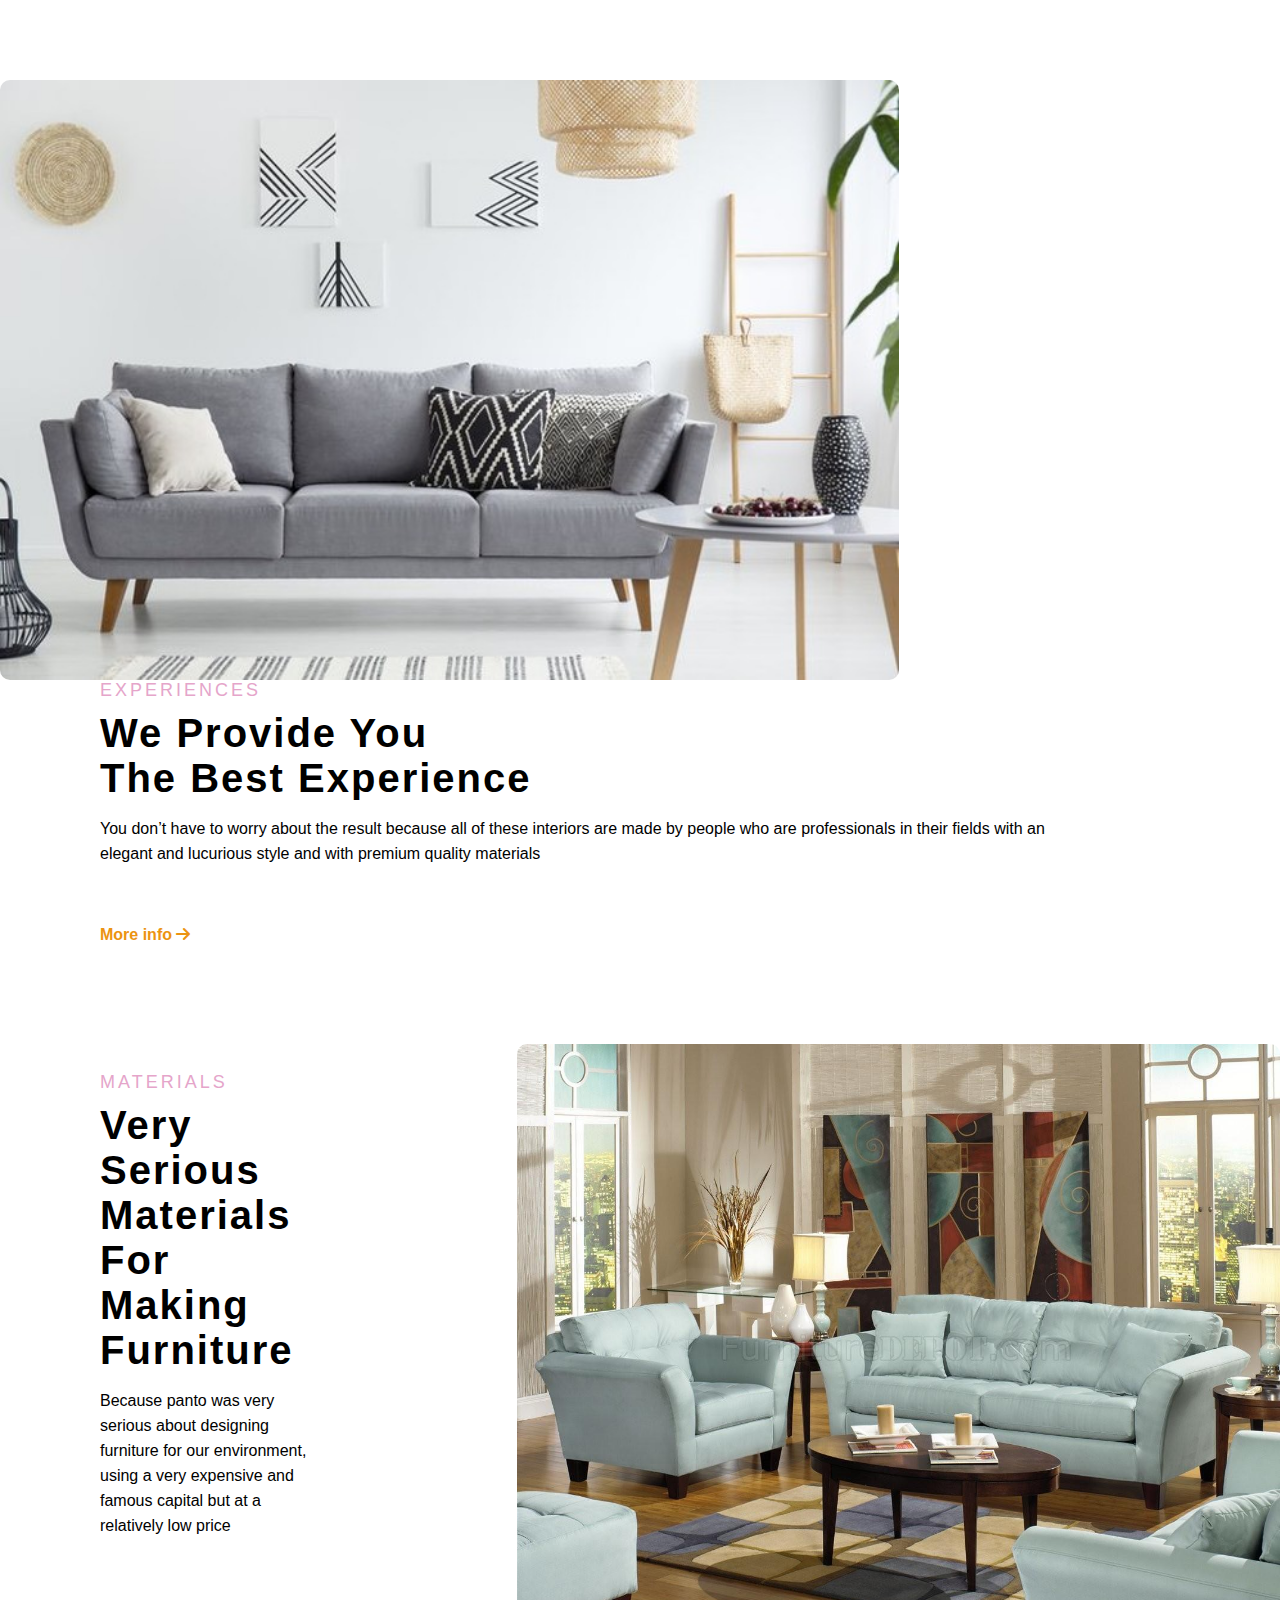
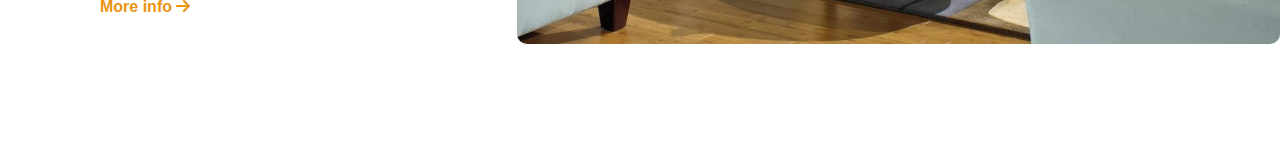
==== index.html @ c3278031 "kurniawanS firstcommit-furniture content" ====
<!DOCTYPE html>
<html lang="en">

<head>
    <meta charset="UTF-8">
    <meta http-equiv="X-UA-Compatible" content="IE=edge">
    <meta name="viewport" content="width=device-width, initial-scale=1.0">
    <link rel="stylesheet" href="style/stylesheet.css">
    <title>Document</title>
    <link rel="stylesheet" href="https://cdnjs.cloudflare.com/ajax/libs/font-awesome/6.0.0/css/all.min.css"
        integrity="sha512-9usAa10IRO0HhonpyAIVpjrylPvoDwiPUiKdWk5t3PyolY1cOd4DSE0Ga+ri4AuTroPR5aQvXU9xC6qOPnzFeg=="
        crossorigin="anonymous" referrerpolicy="no-referrer">
</head>

<body>
    <main>
        <div class="content_furniture">
            <div class="advertise-wrapper">
                <div class="img-wrapper left">
                    <img src="images/sofa4.jpeg" alt="Sofa" class="fade-out">
                </div>
                <div class="text-wrapper">
                    <div class="text-padding">
                        <h5>EXPERIENCES</h5>
                        <h1>We Provide You <br> The Best Experience</h1>
                        <p>You don’t have to worry about the result because all of these interiors are made by people
                            who are
                            professionals in their fields with an elegant and lucurious style and with premium quality
                            materials
                        </p>
                        <a href="#">More info <i class="fa-solid fa-arrow-right"></i> </a>
                    </div>

                </div>
            </div>
            <div class="advertise-wrapper">
                <div class="text-wrapper">
                    <div class="text-padding">
                        <h5>MATERIALS</h5>
                        <h1>Very Serious Materials <br>
                            For Making Furniture</h1>
                        <p>Because panto was very serious about designing furniture for our environment, using a very
                            expensive
                            and famous capital but at a relatively low price
                        </p>
                        <a href="#">More info <i class="fa-solid fa-arrow-right"></i> </a>
                    </div>
                </div>
                <div class="img-wrapper right">
                    <img src="images/sofa.jpg" alt="Sofa">
                </div>
            </div>
        </div>
        </div>
    </main>
  
</body>

</html>
---- style/stylesheet.css ----
*{
    box-sizing: border-box;
    margin: 0;
    font-family: "inter", sans-serif;
}

.advertise-wrapper {
    display: flex;
    flex-wrap: wrap;
    margin-bottom: 100px;
  
}
.advertise-wrapper .img-wrapper {
    flex: 1;  
    text-align: center;
    display: flex; 
}
.advertise-wrapper .img-wrapper img{
    
   height: 600px;
   max-width: 900px;
   border-radius: 10px;
}
.fade-out{
    box-shadow: inset 0 -10px 10px -10px white;
}
.advertise-wrapper .text-wrapper {
    
    display: flex;
    justify-content: center;
    flex-direction: column;
    flex: 1;
   
}

.advertise-wrapper .text-wrapper p {
    font-size: 16px;
    font-weight: 500;
    margin: 15px 0 60px;
    line-height: 25px;
    font-weight: 500;
}


.advertise-wrapper .text-wrapper h5 {

    font-weight: 400;
    letter-spacing: 3px;
    margin-bottom: 10px;
    color: #E5A5CA;
    font-size: 18px;
    
}

.advertise-wrapper .text-wrapper h1 {
    font-size: 40px;
    letter-spacing: 2px;
}
.advertise-wrapper .text-wrapper .text-padding {
    padding-left: 100px;
    padding-right: 200px;
}

.advertise-wrapper .text-wrapper a {
    color: #EC9311;
    text-decoration: none;
    font-weight: bold;
    font-size: 16px;
}
.right {
    justify-content: end;
}
.left {
    justify-content: start;
}
.content_furniture {
    padding: 80px 0 20px;

}
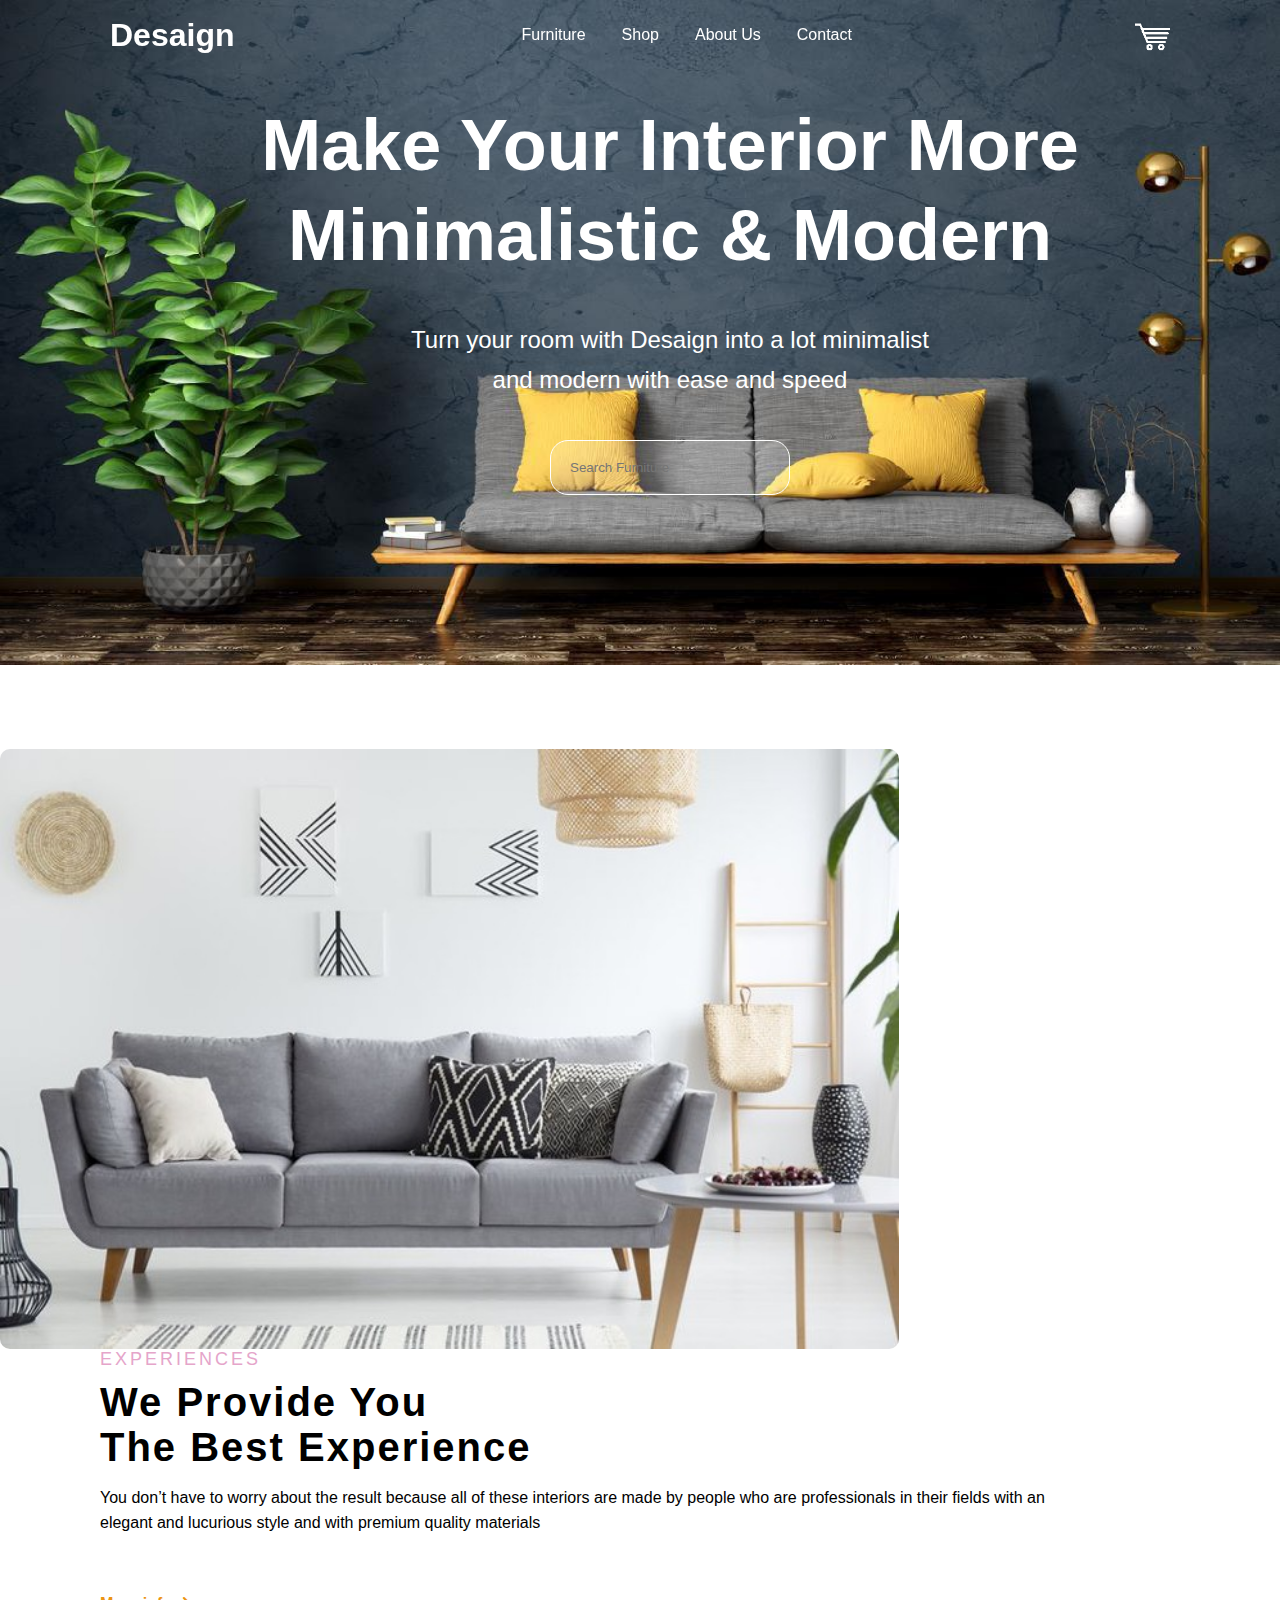
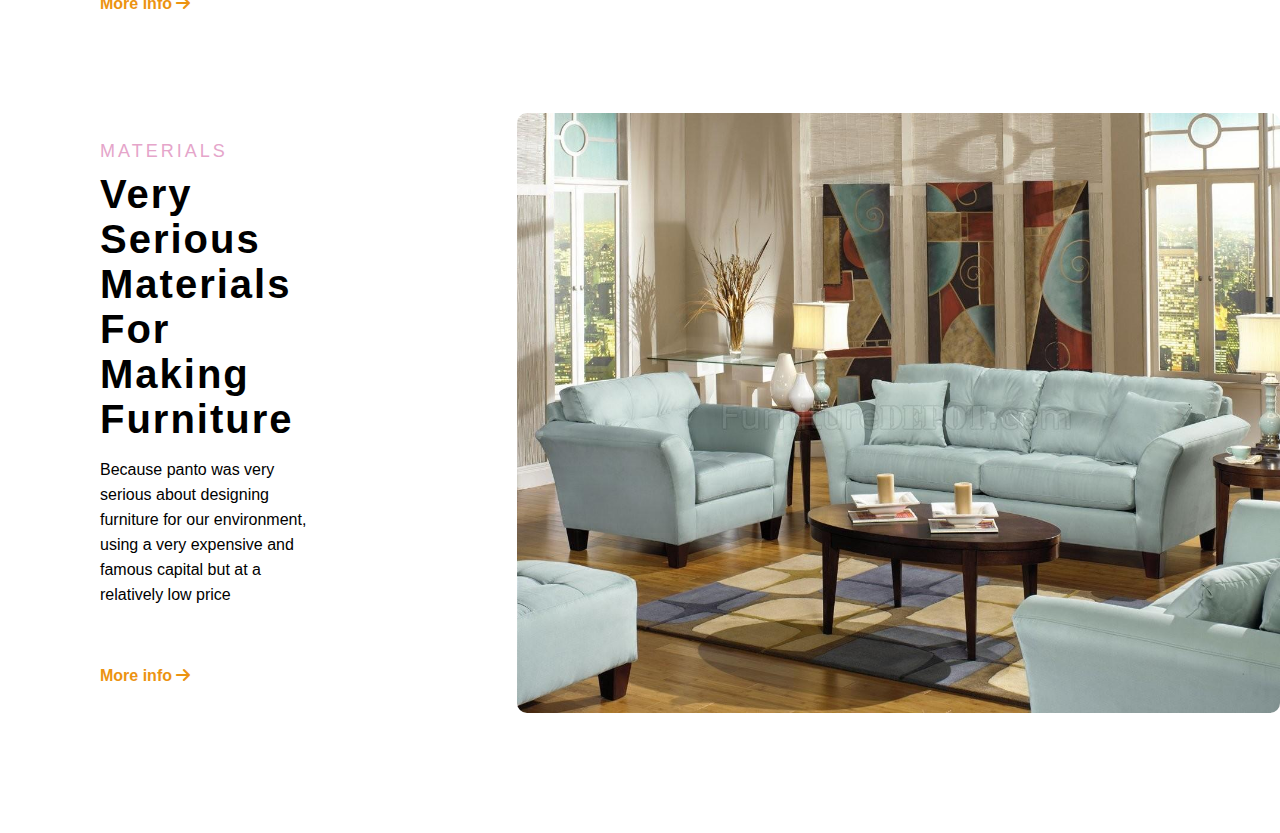
==== commit abaec354: "update terbaru" ====
--- a/index.html
+++ b/index.html
@@ -13,6 +13,38 @@
 </head>
 
 <body>
+    <header id="bg-header">
+        <div class="bg-header container flex-center_between">
+            <div class="header-title">
+                <h1>Desaign</h1>
+            </div>
+            <div class="header-list">
+                <ul>
+                    <li>Furniture</li>
+                    <li>Shop</li>
+                    <li>About Us</li>
+                    <li>Contact</li>
+                </ul>
+            </div>
+            <img class="img1" src="images/tas2.png" alt="">
+        </div>
+    </header>
+    <div class="top-wrapper">
+        <div class="container text">
+            <h1>
+                Make Your Interior More
+                <br>
+                Minimalistic & Modern
+            </h1>
+            <p>
+                Turn your room with Desaign into a lot minimalist
+                <br>
+                and modern with ease and speed
+            </p>
+            <input type="search" placeholder="Search Furniture">
+        </div>
+        <img src="images/hero.jpeg" alt="">
+    </div>
     <main>
         <div class="content_furniture">
             <div class="advertise-wrapper">
@@ -53,6 +85,18 @@
         </div>
         </div>
     </main>
+
+    <script>
+        window.onscroll = function() {scrollFunction()};
+    
+        function scrollFunction() {
+            if (document.body.scrollTop > 20 || document.documentElement.scrollTop > 20) {
+                document.getElementById("bg-header").style.background = "rgba(0, 0, 0, 0.8";
+            } else {
+                document.getElementById("bg-header").style.background = "none";
+            }
+        }
+    </script>
   
 </body>
 
--- a/style/stylesheet.css
+++ b/style/stylesheet.css
@@ -2,6 +2,113 @@
     box-sizing: border-box;
     margin: 0;
     font-family: "inter", sans-serif;
+}
+
+li{
+    list-style: none;
+}
+
+.container{
+    width: 1060px;
+    height: 100%;
+    margin: 0 auto;
+}
+
+.flex-center_between{
+    display: flex;
+    align-items: center;
+    justify-content: space-between;
+}
+
+#bg-header{
+    width: 100%;
+    height: 70px;
+    position: fixed;
+    top: 0;
+    z-index: 1;
+    color: white;
+    transition: background-color 0.4s ease 0s;
+}
+
+.header-title h1{
+    font-weight: 700;
+    font-size: 32px;
+}
+
+.header-list ul{
+    display: flex;
+}
+
+.header-list li{
+    padding-right: 36px;
+    font-size: 16px;
+    font-weight: 300;
+    cursor: pointer;
+}
+
+.header-list li:hover{
+    color: orange;
+}
+
+.img1{
+    width: 35px;
+    cursor: pointer;
+}
+
+.top-wrapper{
+    align-items: center;
+    color: white;
+}
+
+.top-wrapper img{
+    background-size: cover;
+    height: 665px;
+    width: 100%;
+    overflow: hidden;
+}
+
+.top-wrapper::before{
+    position: absolute;
+    width: 100%;
+    height: 100%;
+    top: 0;
+    left: 0;
+    background: rgba(0, 0, 0, 0.4);
+}
+
+.text{
+    position: absolute;
+    /* display: flex; */
+    align-items: center;
+    color: white;
+    top: 100px;
+    left: 140px;
+    text-align: center;
+    margin: 0 auto;
+}
+
+.text h1{
+    font-size: 72px;
+    line-height: 90px;
+    font-weight: 700;
+    margin-bottom: 40px;
+}
+
+.text p{
+    font-size: 24px;
+    line-height: 40px;
+    font-weight: 100;
+    margin-bottom: 40px;
+}
+
+.text input{
+    width: 240px;
+    height: auto;
+    padding: 19px;
+    border: 1px solid white;
+    background-color: rgba(255, 255, 255, 0.2);
+    border-radius: 18px;
+    color: white;
 }
 
 .advertise-wrapper {
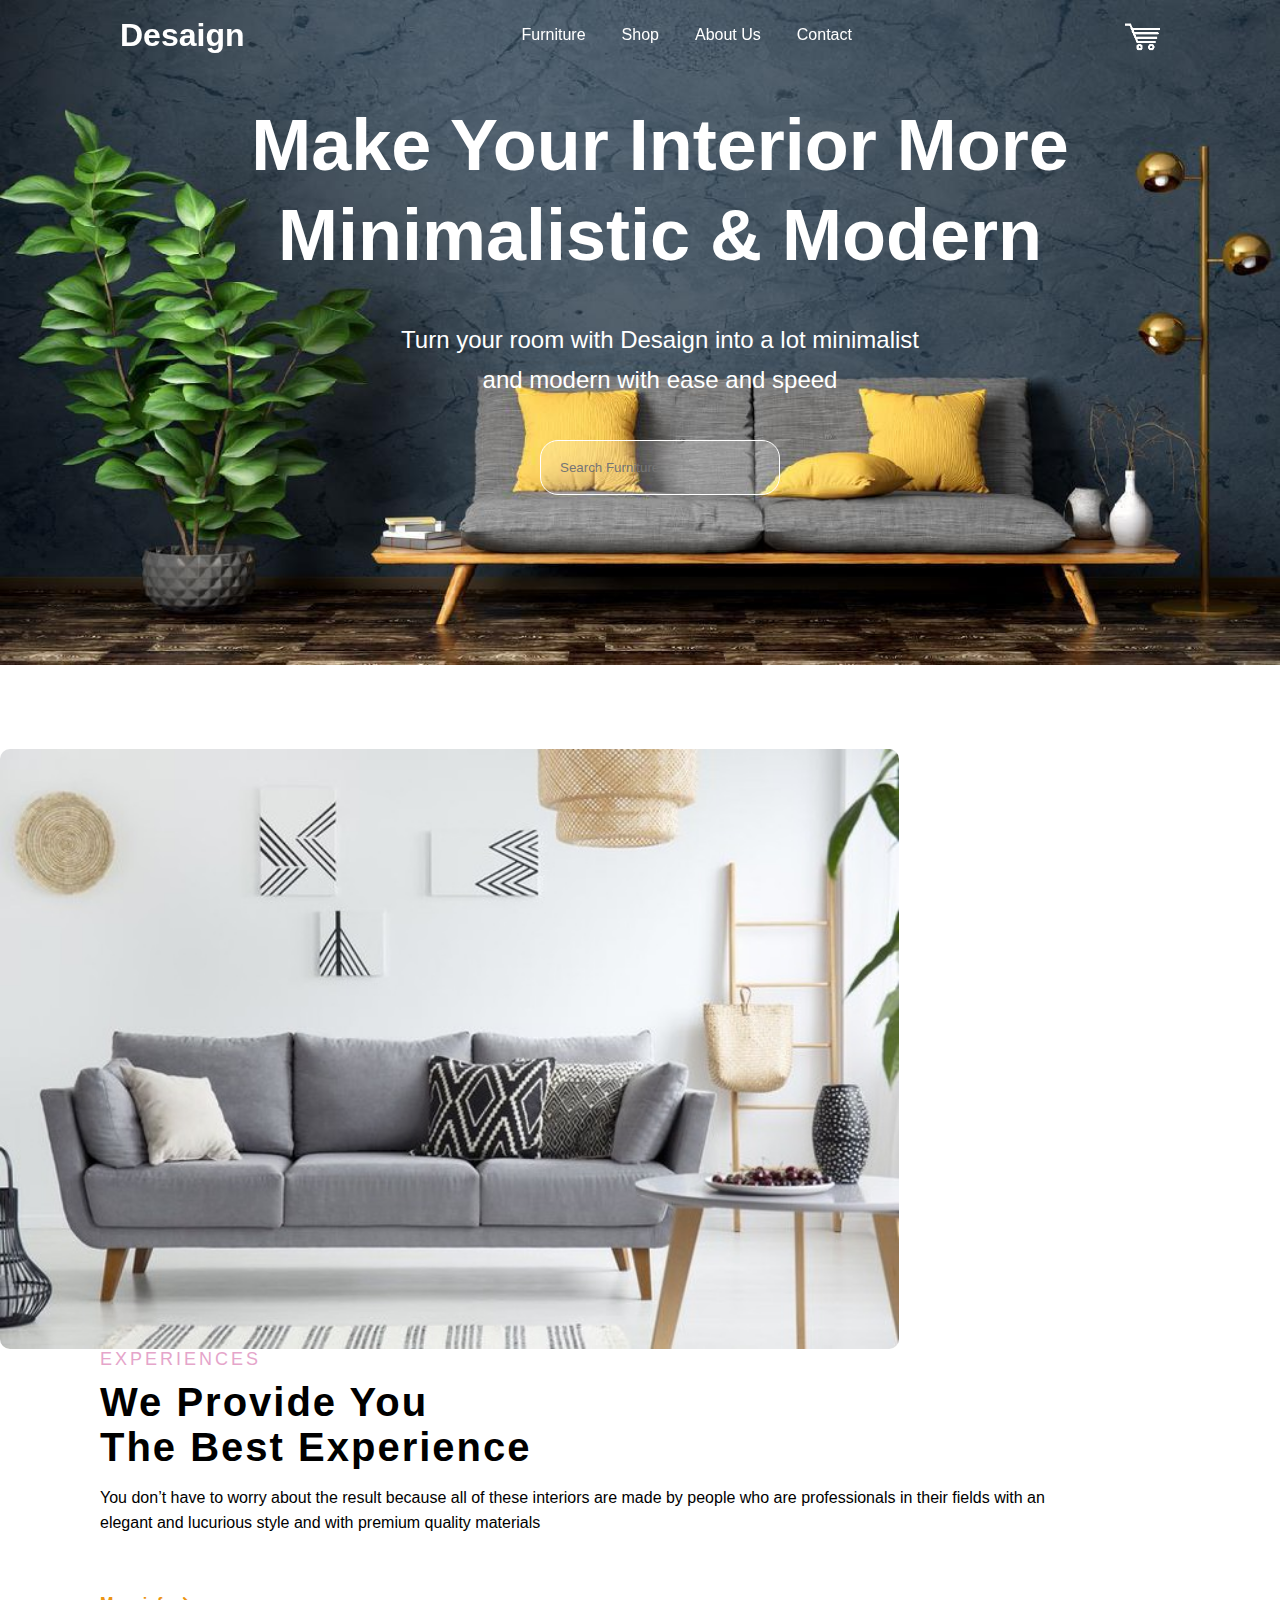
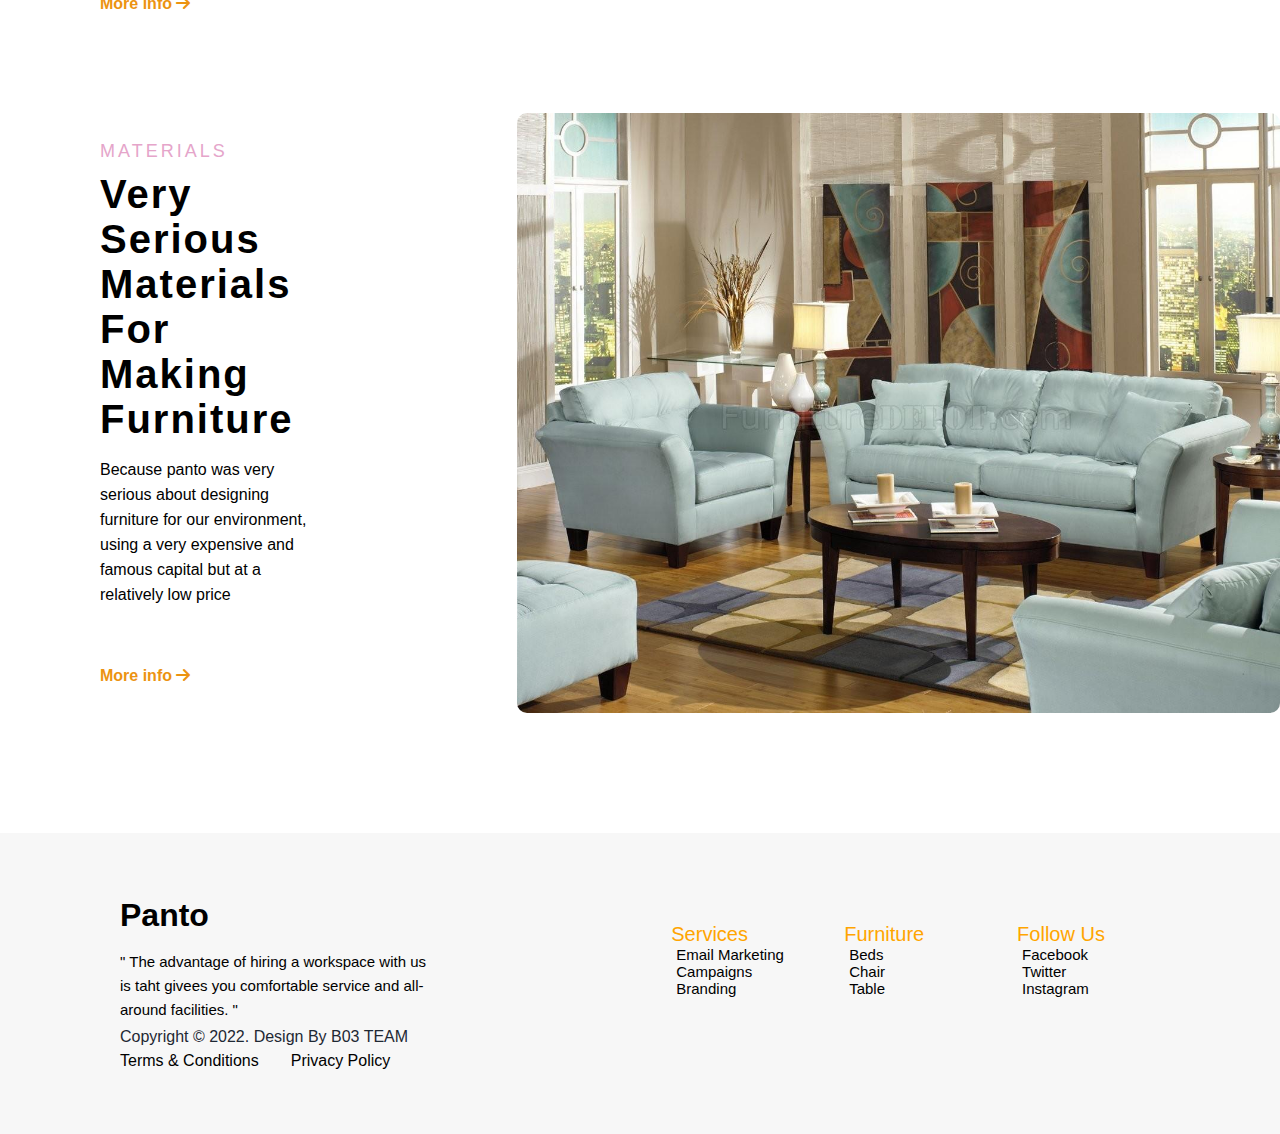
==== commit fc3d73b1: "penambahan header" ====
--- a/index.html
+++ b/index.html
@@ -1,103 +1,148 @@
-<!DOCTYPE html>
-<html lang="en">
-
-<head>
-    <meta charset="UTF-8">
-    <meta http-equiv="X-UA-Compatible" content="IE=edge">
-    <meta name="viewport" content="width=device-width, initial-scale=1.0">
-    <link rel="stylesheet" href="style/stylesheet.css">
-    <title>Document</title>
-    <link rel="stylesheet" href="https://cdnjs.cloudflare.com/ajax/libs/font-awesome/6.0.0/css/all.min.css"
-        integrity="sha512-9usAa10IRO0HhonpyAIVpjrylPvoDwiPUiKdWk5t3PyolY1cOd4DSE0Ga+ri4AuTroPR5aQvXU9xC6qOPnzFeg=="
-        crossorigin="anonymous" referrerpolicy="no-referrer">
-</head>
-
-<body>
-    <header id="bg-header">
-        <div class="bg-header container flex-center_between">
-            <div class="header-title">
-                <h1>Desaign</h1>
-            </div>
-            <div class="header-list">
-                <ul>
-                    <li>Furniture</li>
-                    <li>Shop</li>
-                    <li>About Us</li>
-                    <li>Contact</li>
-                </ul>
-            </div>
-            <img class="img1" src="images/tas2.png" alt="">
-        </div>
-    </header>
-    <div class="top-wrapper">
-        <div class="container text">
-            <h1>
-                Make Your Interior More
-                <br>
-                Minimalistic & Modern
-            </h1>
-            <p>
-                Turn your room with Desaign into a lot minimalist
-                <br>
-                and modern with ease and speed
-            </p>
-            <input type="search" placeholder="Search Furniture">
-        </div>
-        <img src="images/hero.jpeg" alt="">
-    </div>
-    <main>
-        <div class="content_furniture">
-            <div class="advertise-wrapper">
-                <div class="img-wrapper left">
-                    <img src="images/sofa4.jpeg" alt="Sofa" class="fade-out">
-                </div>
-                <div class="text-wrapper">
-                    <div class="text-padding">
-                        <h5>EXPERIENCES</h5>
-                        <h1>We Provide You <br> The Best Experience</h1>
-                        <p>You don’t have to worry about the result because all of these interiors are made by people
-                            who are
-                            professionals in their fields with an elegant and lucurious style and with premium quality
-                            materials
-                        </p>
-                        <a href="#">More info <i class="fa-solid fa-arrow-right"></i> </a>
-                    </div>
-
-                </div>
-            </div>
-            <div class="advertise-wrapper">
-                <div class="text-wrapper">
-                    <div class="text-padding">
-                        <h5>MATERIALS</h5>
-                        <h1>Very Serious Materials <br>
-                            For Making Furniture</h1>
-                        <p>Because panto was very serious about designing furniture for our environment, using a very
-                            expensive
-                            and famous capital but at a relatively low price
-                        </p>
-                        <a href="#">More info <i class="fa-solid fa-arrow-right"></i> </a>
-                    </div>
-                </div>
-                <div class="img-wrapper right">
-                    <img src="images/sofa.jpg" alt="Sofa">
-                </div>
-            </div>
-        </div>
-        </div>
-    </main>
-
-    <script>
-        window.onscroll = function() {scrollFunction()};
-    
-        function scrollFunction() {
-            if (document.body.scrollTop > 20 || document.documentElement.scrollTop > 20) {
-                document.getElementById("bg-header").style.background = "rgba(0, 0, 0, 0.8";
-            } else {
-                document.getElementById("bg-header").style.background = "none";
-            }
-        }
-    </script>
-  
-</body>
-
+<!DOCTYPE html>
+<html lang="en">
+
+<head>
+    <meta charset="UTF-8">
+    <meta http-equiv="X-UA-Compatible" content="IE=edge">
+    <meta name="viewport" content="width=device-width, initial-scale=1.0">
+    <link rel="stylesheet" href="style/stylesheet.css">
+    <title>Document</title>
+    <link rel="stylesheet" href="https://cdnjs.cloudflare.com/ajax/libs/font-awesome/6.0.0/css/all.min.css"
+        integrity="sha512-9usAa10IRO0HhonpyAIVpjrylPvoDwiPUiKdWk5t3PyolY1cOd4DSE0Ga+ri4AuTroPR5aQvXU9xC6qOPnzFeg=="
+        crossorigin="anonymous" referrerpolicy="no-referrer">
+</head>
+
+<body>
+    <header id="bg-header">
+        <div class="bg-header container flex-center_between">
+            <div class="header-title">
+                <h1>Desaign</h1>
+            </div>
+            <div class="header-list">
+                <ul>
+                    <li>Furniture</li>
+                    <li>Shop</li>
+                    <li>About Us</li>
+                    <li>Contact</li>
+                </ul>
+            </div>
+            <img class="img1" src="images/tas2.png" alt="">
+        </div>
+    </header>
+    <div class="top-wrapper">
+        <div class="container text">
+            <h1>
+                Make Your Interior More
+                <br>
+                Minimalistic & Modern
+            </h1>
+            <p>
+                Turn your room with Desaign into a lot minimalist
+                <br>
+                and modern with ease and speed
+            </p>
+            <input type="search" placeholder="Search Furniture">
+        </div>
+        <img src="images/hero.jpeg" alt="">
+    </div>
+    <main>
+        <div class="content_furniture">
+            <div class="advertise-wrapper">
+                <div class="img-wrapper left">
+                    <img src="images/sofa4.jpeg" alt="Sofa" class="fade-out">
+                </div>
+                <div class="text-wrapper">
+                    <div class="text-padding">
+                        <h5>EXPERIENCES</h5>
+                        <h1>We Provide You <br> The Best Experience</h1>
+                        <p>You don’t have to worry about the result because all of these interiors are made by people
+                            who are
+                            professionals in their fields with an elegant and lucurious style and with premium quality
+                            materials
+                        </p>
+                        <a href="#">More info <i class="fa-solid fa-arrow-right"></i> </a>
+                    </div>
+
+                </div>
+            </div>
+            <div class="advertise-wrapper">
+                <div class="text-wrapper">
+                    <div class="text-padding">
+                        <h5>MATERIALS</h5>
+                        <h1>Very Serious Materials <br>
+                            For Making Furniture</h1>
+                        <p>Because panto was very serious about designing furniture for our environment, using a very
+                            expensive
+                            and famous capital but at a relatively low price
+                        </p>
+                        <a href="#">More info <i class="fa-solid fa-arrow-right"></i> </a>
+                    </div>
+                </div>
+                <div class="img-wrapper right">
+                    <img src="images/sofa.jpg" alt="Sofa">
+                </div>
+            </div>
+        </div>
+        </div>
+    </main>
+    <footer class="footer">
+        <div class="footer__container container">
+            <div class="footer-div flex__center-between height-full ">
+                <div class="footer-brand">
+                    <h1 class="footer__h1">Panto</h1>
+                    <p class="footer__p">
+                        " The advantage of hiring a workspace with us is taht givees you comfortable service and all-around facilities. "
+                    </p>
+                </div>
+                <div class="footer_content">
+                    <div class="footer__content-item">
+                        <h1>Services</h1>
+                        <ul>
+                            <li>Email Marketing</li>
+                            <li>Campaigns</li>
+                            <li>Branding</li>
+                        </ul>
+                    </div>
+                    <div class="footer__content-item">
+                        <h1>Furniture</h1>
+                        <ul>
+                            <li>Beds</li>
+                            <li>Chair</li>
+                            <li>Table</li>
+                        </ul>
+                    </div>
+                    <div class="footer__content-item">
+                        <h1>Follow Us</h1>
+                        <ul>
+                            <li>Facebook</li>
+                            <li>Twitter</li>
+                            <li>Instagram</li>
+                        </ul>
+                    </div>
+                </div>
+            </div>
+            <div class="footer-copyright">
+                <h1>
+                    Copyright © 2022. Design By B03 TEAM
+                  </h1>
+                  <div>
+                    <p>Terms & Conditions</p>
+                    <p>Privacy Policy</p>
+                  </div>
+            </div>
+        </div>
+    </footer>
+    <script>
+        window.onscroll = function() {scrollFunction()};
+    
+        function scrollFunction() {
+            if (document.body.scrollTop > 20 || document.documentElement.scrollTop > 20) {
+                document.getElementById("bg-header").style.background = "rgba(0, 0, 0, 0.8";
+            } else {
+                document.getElementById("bg-header").style.background = "none";
+            }
+        }
+    </script>
+</body>
+
 </html>--- a/style/stylesheet.css
+++ b/style/stylesheet.css
@@ -3,112 +3,111 @@
     margin: 0;
     font-family: "inter", sans-serif;
 }
-
 li{
-    list-style: none;
+  list-style: none;
 }
 
 .container{
-    width: 1060px;
-    height: 100%;
-    margin: 0 auto;
+  width: 1060px;
+  height: 100%;
+  margin: 0 auto;
 }
 
 .flex-center_between{
-    display: flex;
-    align-items: center;
-    justify-content: space-between;
+  display: flex;
+  align-items: center;
+  justify-content: space-between;
 }
 
 #bg-header{
-    width: 100%;
-    height: 70px;
-    position: fixed;
-    top: 0;
-    z-index: 1;
-    color: white;
-    transition: background-color 0.4s ease 0s;
+  width: 100%;
+  height: 70px;
+  position: fixed;
+  top: 0;
+  z-index: 1;
+  color: white;
+  transition: background-color 0.4s ease 0s;
 }
 
 .header-title h1{
-    font-weight: 700;
-    font-size: 32px;
+  font-weight: 700;
+  font-size: 32px;
 }
 
 .header-list ul{
-    display: flex;
+  display: flex;
 }
 
 .header-list li{
-    padding-right: 36px;
-    font-size: 16px;
-    font-weight: 300;
-    cursor: pointer;
+  padding-right: 36px;
+  font-size: 16px;
+  font-weight: 300;
+  cursor: pointer;
 }
 
 .header-list li:hover{
-    color: orange;
+  color: orange;
 }
 
 .img1{
-    width: 35px;
-    cursor: pointer;
+  width: 35px;
+  cursor: pointer;
 }
 
 .top-wrapper{
-    align-items: center;
-    color: white;
+  align-items: center;
+  color: white;
 }
 
 .top-wrapper img{
-    background-size: cover;
-    height: 665px;
-    width: 100%;
-    overflow: hidden;
+  background-size: cover;
+  height: 665px;
+  width: 100%;
+  overflow: hidden;
 }
 
 .top-wrapper::before{
-    position: absolute;
-    width: 100%;
-    height: 100%;
-    top: 0;
-    left: 0;
-    background: rgba(0, 0, 0, 0.4);
+  position: absolute;
+  width: 100%;
+  height: 100%;
+  top: 0;
+  left: 0;
+  background: rgba(0, 0, 0, 0.4);
 }
 
 .text{
-    position: absolute;
-    /* display: flex; */
-    align-items: center;
-    color: white;
-    top: 100px;
-    left: 140px;
-    text-align: center;
-    margin: 0 auto;
+  position: absolute;
+  /* display: flex; */
+  align-items: center;
+  color: white;
+  top: 100px;
+  left: 140px;
+  text-align: center;
+  margin: 0 auto;
 }
 
 .text h1{
-    font-size: 72px;
-    line-height: 90px;
-    font-weight: 700;
-    margin-bottom: 40px;
+  font-size: 72px;
+  line-height: 90px;
+  font-weight: 700;
+  margin-bottom: 40px;
 }
 
 .text p{
-    font-size: 24px;
-    line-height: 40px;
-    font-weight: 100;
-    margin-bottom: 40px;
+  font-size: 24px;
+  line-height: 40px;
+  font-weight: 100;
+  margin-bottom: 40px;
 }
 
 .text input{
-    width: 240px;
-    height: auto;
-    padding: 19px;
-    border: 1px solid white;
-    background-color: rgba(255, 255, 255, 0.2);
-    border-radius: 18px;
-    color: white;
+  width: 240px;
+  height: auto;
+  padding: 19px;
+  border: 1px solid white;
+  background-color: rgba(255, 255, 255, 0.2);
+  border-radius: 18px;
+  color: white;
 }
 
 .advertise-wrapper {
@@ -184,3 +183,278 @@
     padding: 80px 0 20px;
 
 }
+/* DEFAULT */
+footer {    
+    margin: 0;
+    padding: 0;
+    border: 0;
+    font-size: 100%;
+    font-family: "Inter", sans-serif;
+    vertical-align: baseline;
+}
+ul {
+    list-style: none;
+}
+.container {
+    max-width: 100%;
+    margin-left: auto;
+    margin-right: auto;
+  }
+  
+  .flex__center {
+    display: flex;
+    align-items: center;
+  }
+  
+  .flex__center-between {
+    display: flex;
+    align-items: center;
+    justify-content: space-between;
+  }
+  
+  .flex__col-center {
+    display: flex;
+    flex-direction: column;
+    align-items: center;
+    gap: 2rem;
+  }
+  
+  .width-full {
+    width: 100%;
+  }
+  
+  .height-full {
+    height: 100%;
+  }
+/* RESPONSIVE CSS */
+.footer__div {
+    flex-direction: column;
+    align-items: flex-start;
+    gap: 3rem;
+  }
+
+  .footer__p {
+    width: 100%;
+  }
+
+  .footer__content {
+    grid-template-columns: 1fr;
+    width: 100%;
+    justify-items: start;
+    gap: 4rem;
+  }
+
+  .footer-copyright {
+    flex-direction: column;
+    align-items: flex-start;
+    gap: 3rem;
+  }
+
+  .footer-copyright h1 {
+    font-size: 1rem;
+    line-height: 185%;
+  }
+@media screen and (min-width: 500px) {
+  .container {
+    max-width: 540px;
+  }
+
+  .menu {
+    display: none;
+  }
+
+  .nav__ul li .cart-mobile {
+    display: none;
+  }
+}
+
+@media screen and (min-width: 768px) {
+  .container {
+    max-width: 680px;
+  }
+}
+
+@media screen and (min-width: 992px) {
+  .container {
+    max-width: 900px;
+  }
+}
+
+@media screen and (min-width: 1200px) {
+  .container {
+    max-width: 1040px !important;
+  }
+}
+/* DEFAULT */
+/* DEFAULT */
+footer {    
+  margin: 0;
+  padding: 0;
+  border: 0;
+  font-size: 100%;
+  font-family: "Inter", sans-serif;
+  vertical-align: baseline;
+}
+ul {
+  list-style: none;
+}
+.container {
+  max-width: 100%;
+  margin-left: auto;
+  margin-right: auto;
+}
+
+.flex__center {
+  display: flex;
+  align-items: center;
+}
+
+.flex__center-between {
+  display: flex;
+  align-items: center;
+  justify-content: space-between;
+}
+
+.flex__col-center {
+  display: flex;
+  flex-direction: column;
+  align-items: center;
+  gap: 2rem;
+}
+
+.width-full {
+  width: 100%;
+}
+
+.height-full {
+  height: 100%;
+}
+/* RESPONSIVE CSS */
+.footer__div {
+  flex-direction: column;
+  align-items: flex-start;
+  gap: 3rem;
+}
+
+.footer__p {
+  width: 100%;
+}
+
+.footer__content {
+  grid-template-columns: 1fr;
+  width: 100%;
+  justify-items: start;
+  gap: 4rem;
+}
+
+.footer-copyright {
+  flex-direction: column;
+  align-items: flex-start;
+  gap: 3rem;
+}
+
+.footer-copyright h1 {
+  font-size: 1rem;
+  line-height: 185%;
+}
+@media screen and (min-width: 500px) {
+.container {
+  max-width: 540px;
+}
+
+.menu {
+  display: none;
+}
+
+.nav__ul li .cart-mobile {
+  display: none;
+}
+}
+
+@media screen and (min-width: 768px) {
+.container {
+  max-width: 680px;
+}
+}
+
+@media screen and (min-width: 992px) {
+.container {
+  max-width: 900px;
+}
+}
+
+@media screen and (min-width: 1200px) {
+.container {
+  max-width: 1040px !important;
+}
+}
+/* DEFAULT */
+.footer {
+  width :100%;
+  height :auto;
+  background-color: #f7f7f7;
+  padding: 4rem ;
+}
+.footer-container {
+  display: flex;
+  flex-direction: column;
+  gap: 4rem;
+}
+.footer-brand{
+  display: flex;
+  flex-direction: column;
+  gap: 1rem;
+}
+.footer__h1{
+  font-size :2rem;
+  font-weight: 700;
+  color: black;
+}
+.footer__p{
+  font-size: 15px;
+  font-weight: 400;
+  color: black;
+  line-height: 160%;
+  width: 60%;
+}
+.footer_content{
+  grid-template-columns: 1fr;
+  width: 100%;
+  justify-items: start;
+  row-gap: 4rem;
+  column-gap: 4rem;
+  display: grid;
+  grid-template-columns: repeat(3, 1fr);
+  row-gap: 1rem;
+  column-gap: 0;
+  width: 70%;
+}
+.footer__content-item{
+  width: auto;
+  height: auto;
+  display: flex;
+  flex-direction: column;
+  margin: 0px 30px;
+}
+.footer__content-item h1{
+  font-size: 20px;
+  color: orange;
+  font-weight: 400;
+}
+.footer__content-item ul li {
+  font-size: 15px;
+  color: black;
+  font-weight: 400;
+}
+.footer__content-item ul {
+  margin-left: -35px;
+}
+.footer-copyright h1 {
+  font-size: 1rem;
+  color: #1e2833;
+  font-weight: 400;
+}
+.footer-copyright div {
+  display: flex;
+  gap: 2rem;
+}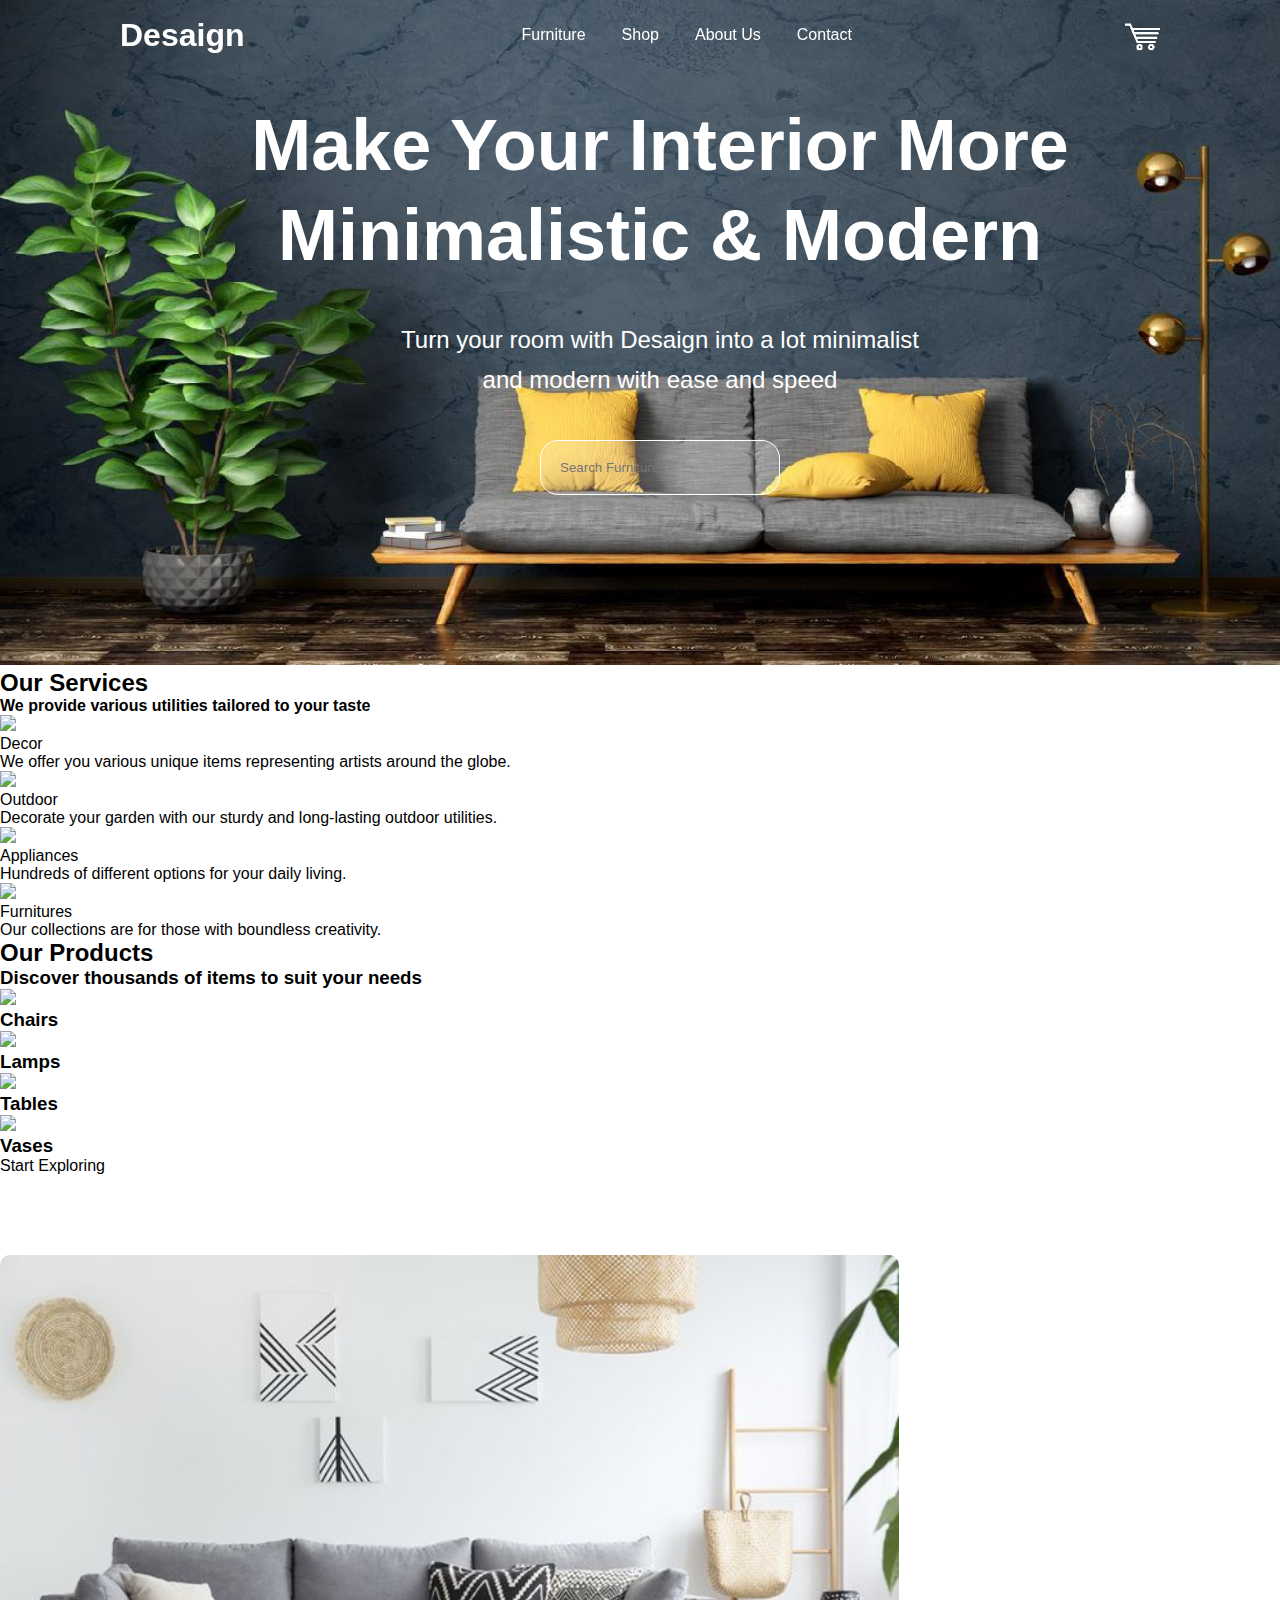
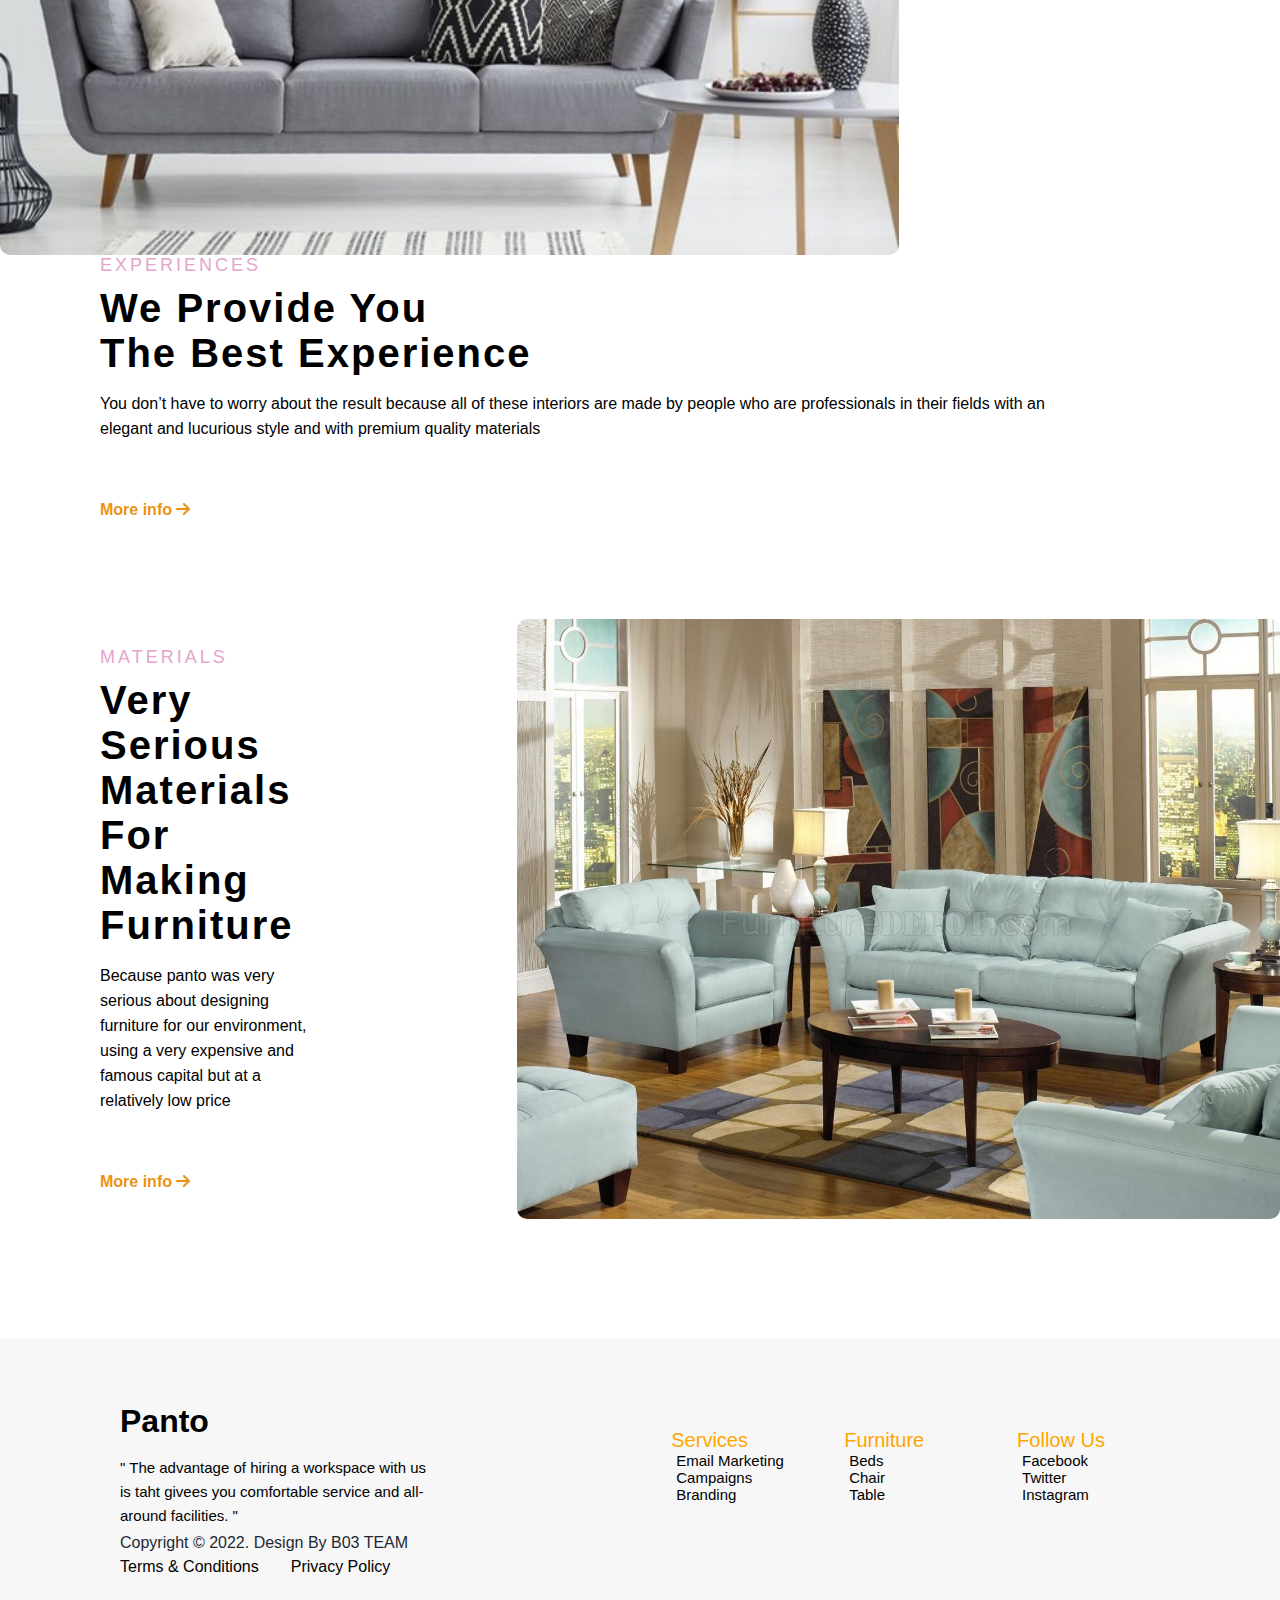
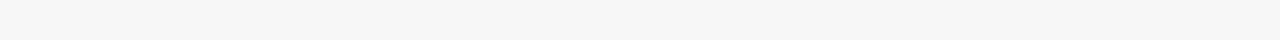
==== commit 560d7dec: "Update index.html" ====
--- a/index.html
+++ b/index.html
@@ -46,6 +46,83 @@
         <img src="images/hero.jpeg" alt="">
     </div>
     <main>
+        <div class="service-wrapper">
+          <div class="container-services">
+            <div class="heading">
+              <h2>Our Services</h2>
+              <h4>We provide various utilities tailored to your taste</h4>
+            </div>
+            <div class="services">
+              <div class="service">
+                <div class="service-icon">
+                  <img src="images\icon-4.png">
+                   <p>Decor</p>
+                </div>
+                 <p class="text-contents">We offer you various unique items representing artists around the globe.</p>
+              </div>
+              <div class="service">
+                <div class="service-icon">
+                  <img src="images\icon-3.png">
+                  <p>Outdoor</p>
+                </div>
+                <p class="text-contents">Decorate your garden with our sturdy and long-lasting outdoor utilities.</p>
+              </div>
+              <div class="service">
+                <div class="service-icon">
+                  <img src="images\icon-2.png">
+                  <p>Appliances</p>
+                </div>
+                <p class="text-contents">Hundreds of different options for your daily living.</p>
+              </div>
+              <div class="service">
+                <div class="service-icon">
+                  <img src="images\icon-1.png">
+                  <p>Furnitures</p>
+                </div>
+                <p class="text-contents">Our collections are for those with boundless creativity.</p>
+              </div>
+              <div class="clear"></div>
+            </div>
+          </div>
+        </div>
+        <div class="message-wrapper">
+          <div class="container-services">
+            <div class="heading">
+              <h2>Our Products</h2>
+              <h3>Discover thousands of items to suit your needs</h3>
+            </div>
+            <div class="services">
+              <div class="service product">
+                <div class="service-icon">
+                  <img src="images\gaming chair.jpg">
+                   <h3>Chairs</h3>
+                </div>
+                 
+              </div>
+              <div class="service product">
+                <div class="service-icon">
+                  <img src="images\lamp.jpg">
+                  <h3>Lamps</h3>
+                </div>
+                
+              </div>
+              <div class="service product">
+                <div class="service-icon">
+                  <img src="images\table.jpg">
+                  <h3>Tables</h3>
+                </div>
+              </div>
+              <div class="service product">
+                <div class="service-icon">
+                  <img src="images\vase.jpg">
+                  <h3>Vases</h3>
+                </div>
+              </div>
+              <div class="clear"></div>
+            </div>
+            <span class="btn message">Start Exploring</span>
+          </div>
+        </div>
         <div class="content_furniture">
             <div class="advertise-wrapper">
                 <div class="img-wrapper left">
@@ -83,7 +160,8 @@
                 </div>
             </div>
         </div>
-        </div>
+       
+        
     </main>
     <footer class="footer">
         <div class="footer__container container">
@@ -145,4 +223,4 @@
     </script>
 </body>
 
-</html>+</html>
